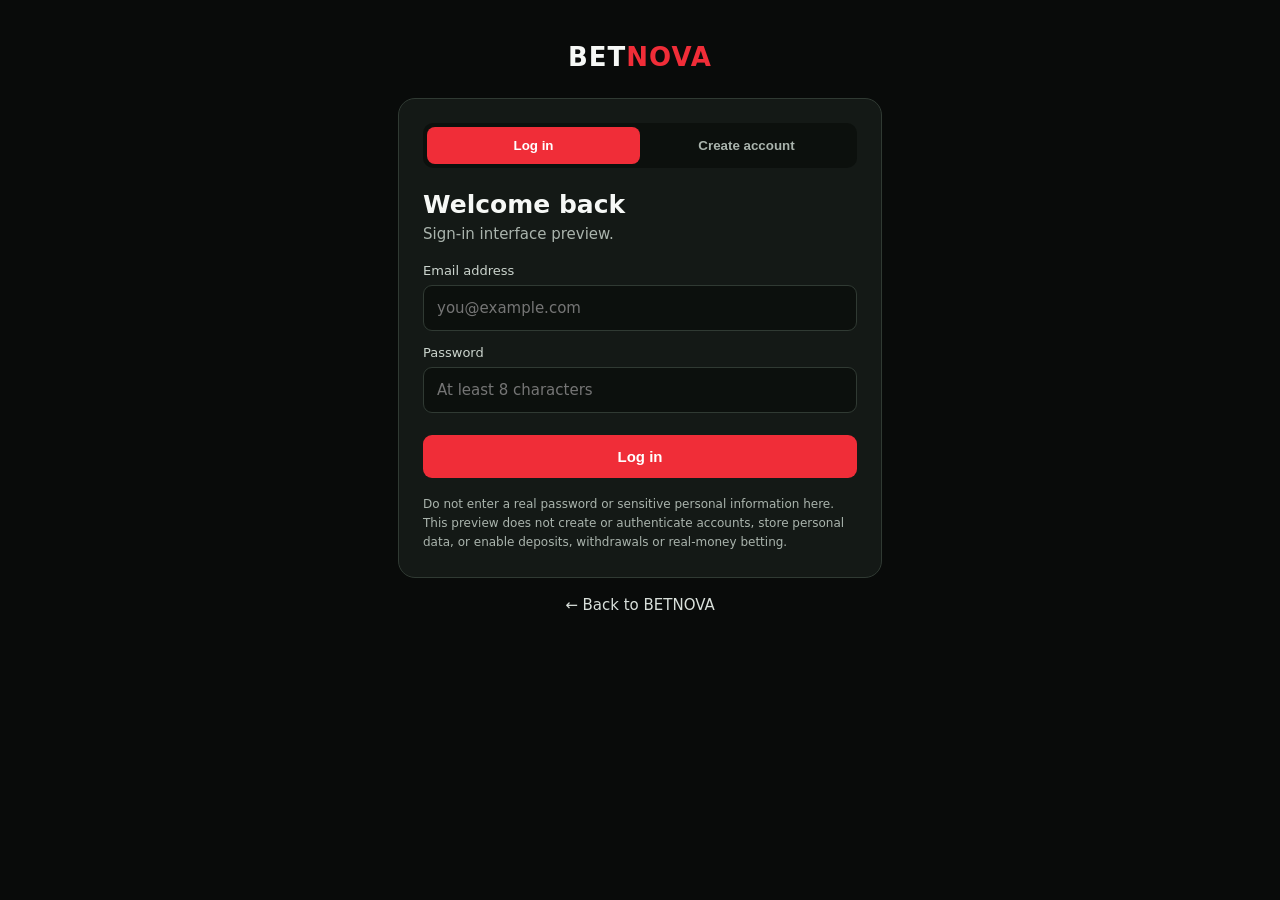
==== account.html @ 004bb9c7 "Add account interface preview" ====
<!doctype html>
<html lang="en"><head><meta charset="utf-8"><meta name="viewport" content="width=device-width,initial-scale=1"><meta name="theme-color" content="#090b0a"><title>Account | BETNOVA</title>
<style>
:root{--bg:#090b0a;--panel:#141916;--line:#303a33;--red:#f02d38;--green:#27d17f;--muted:#aab4ad}*{box-sizing:border-box}body{margin:0;background:var(--bg);color:#f6f8f6;font:15px system-ui,-apple-system,Segoe UI,sans-serif}.wrap{max-width:520px;margin:42px auto;padding:0 18px}.brand{font-size:26px;font-weight:900;text-align:center;margin-bottom:26px;letter-spacing:1px}.brand span{color:var(--red)}.panel{background:var(--panel);border:1px solid var(--line);border-radius:17px;padding:24px}.switch{display:flex;background:#0c100d;border-radius:10px;padding:4px;margin-bottom:22px}.switch button{flex:1;border:0;border-radius:8px;padding:11px;background:transparent;color:var(--muted);font-weight:800}.switch button.active{background:var(--red);color:white}h1{font-size:25px;margin:0 0 6px}p{color:var(--muted);margin:0 0 20px}.field{margin:14px 0}.field label{display:block;font-size:13px;color:#cbd4cd;margin-bottom:7px}.field input{width:100%;padding:13px;background:#0c100d;border:1px solid var(--line);border-radius:9px;color:white;font:inherit;outline:none}.field input:focus{border-color:var(--green)}.submit{width:100%;padding:13px;background:var(--red);border:0;border-radius:9px;color:white;font-weight:900;font-size:15px;margin-top:8px}.notice{font-size:12px;line-height:1.6;color:var(--muted);margin-top:17px}.status{display:none;padding:12px;border-radius:8px;background:#14251b;color:var(--green);margin-top:14px;font-size:13px}.back{display:block;text-align:center;color:#d9e0db;margin-top:18px;text-decoration:none}
</style></head><body><main class="wrap"><div class="brand">BET<span>NOVA</span></div><section class="panel"><div class="switch"><button id="loginTab" class="active" type="button">Log in</button><button id="registerTab" type="button">Create account</button></div><h1 id="heading">Welcome back</h1><p id="subheading">Sign-in interface preview.</p><form id="accountForm"><div class="field" id="nameField" hidden><label for="fullName">Full name</label><input id="fullName" autocomplete="name" placeholder="Your full name"></div><div class="field"><label for="email">Email address</label><input id="email" type="email" autocomplete="email" required placeholder="you@example.com"></div><div class="field" id="phoneField" hidden><label for="phone">Phone number</label><input id="phone" type="tel" autocomplete="tel" placeholder="+233"></div><div class="field"><label for="password">Password</label><input id="password" type="password" minlength="8" autocomplete="current-password" required placeholder="At least 8 characters"></div><button class="submit" id="submit" type="submit">Log in</button></form><div class="status" id="status">This account interface is a front-end preview only. Secure account services are not connected yet.</div><div class="notice">Do not enter a real password or sensitive personal information here. This preview does not create or authenticate accounts, store personal data, or enable deposits, withdrawals or real-money betting.</div></section><a class="back" href="index.html">← Back to BETNOVA</a></main><script>
let mode='login';const $=id=>document.getElementById(id);function setMode(next){mode=next;const reg=mode==='register';$('loginTab').classList.toggle('active',!reg);$('registerTab').classList.toggle('active',reg);$('heading').textContent=reg?'Create your account':'Welcome back';$('subheading').textContent=reg?'Registration interface preview.':'Sign-in interface preview.';$('nameField').hidden=!reg;$('phoneField').hidden=!reg;$('submit').textContent=reg?'Create account':'Log in';$('password').autocomplete=reg?'new-password':'current-password';$('status').style.display='none'}$('loginTab').onclick=()=>setMode('login');$('registerTab').onclick=()=>setMode('register');$('accountForm').onsubmit=e=>{e.preventDefault();$('status').style.display='block'};
</script></body></html>
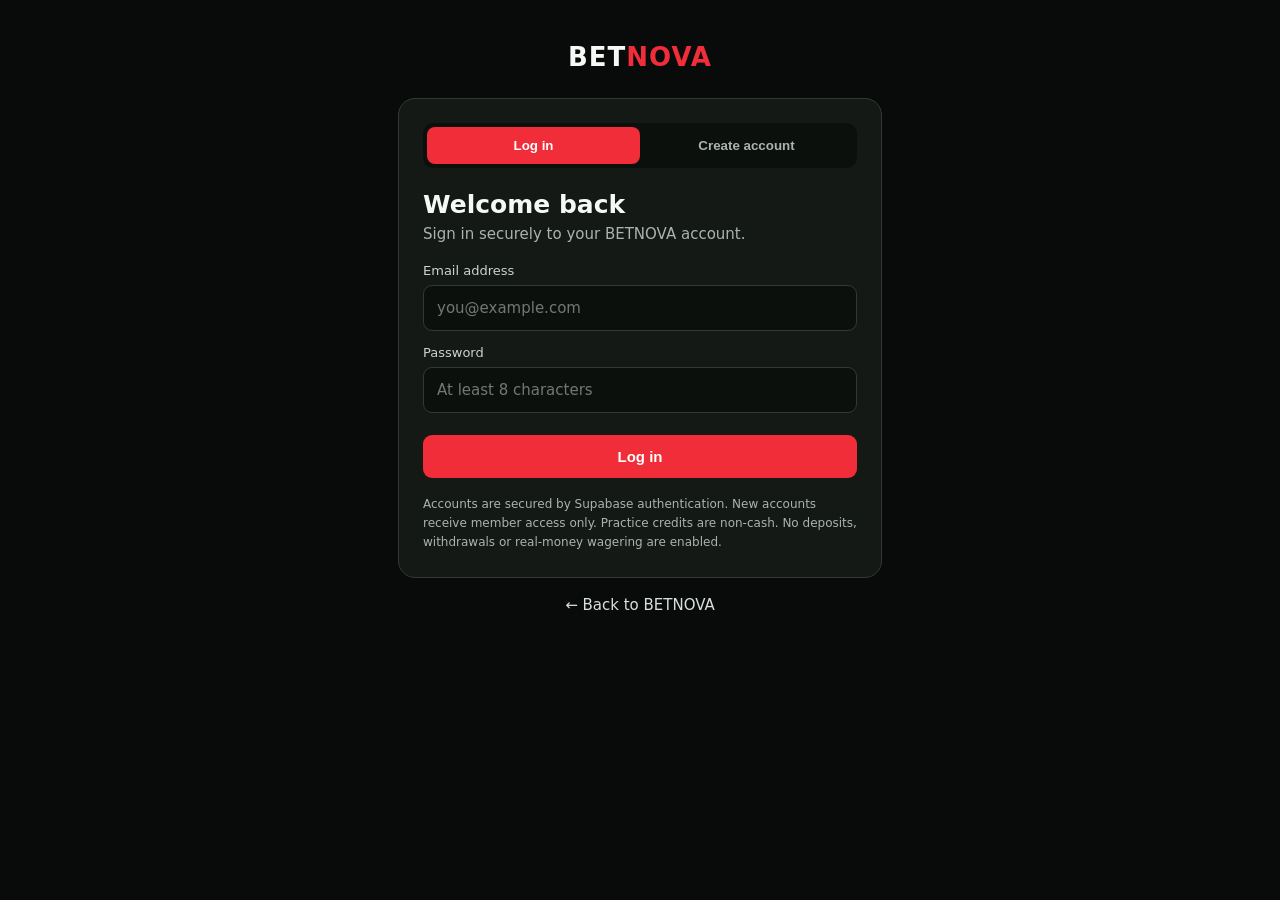
==== commit a0d0a1d0: "Enable secure BETNOVA member registration and sign-in" ====
--- a/account.html
+++ b/account.html
@@ -1,7 +1,28 @@
 <!doctype html>
 <html lang="en"><head><meta charset="utf-8"><meta name="viewport" content="width=device-width,initial-scale=1"><meta name="theme-color" content="#090b0a"><title>Account | BETNOVA</title>
 <style>
-:root{--bg:#090b0a;--panel:#141916;--line:#303a33;--red:#f02d38;--green:#27d17f;--muted:#aab4ad}*{box-sizing:border-box}body{margin:0;background:var(--bg);color:#f6f8f6;font:15px system-ui,-apple-system,Segoe UI,sans-serif}.wrap{max-width:520px;margin:42px auto;padding:0 18px}.brand{font-size:26px;font-weight:900;text-align:center;margin-bottom:26px;letter-spacing:1px}.brand span{color:var(--red)}.panel{background:var(--panel);border:1px solid var(--line);border-radius:17px;padding:24px}.switch{display:flex;background:#0c100d;border-radius:10px;padding:4px;margin-bottom:22px}.switch button{flex:1;border:0;border-radius:8px;padding:11px;background:transparent;color:var(--muted);font-weight:800}.switch button.active{background:var(--red);color:white}h1{font-size:25px;margin:0 0 6px}p{color:var(--muted);margin:0 0 20px}.field{margin:14px 0}.field label{display:block;font-size:13px;color:#cbd4cd;margin-bottom:7px}.field input{width:100%;padding:13px;background:#0c100d;border:1px solid var(--line);border-radius:9px;color:white;font:inherit;outline:none}.field input:focus{border-color:var(--green)}.submit{width:100%;padding:13px;background:var(--red);border:0;border-radius:9px;color:white;font-weight:900;font-size:15px;margin-top:8px}.notice{font-size:12px;line-height:1.6;color:var(--muted);margin-top:17px}.status{display:none;padding:12px;border-radius:8px;background:#14251b;color:var(--green);margin-top:14px;font-size:13px}.back{display:block;text-align:center;color:#d9e0db;margin-top:18px;text-decoration:none}
-</style></head><body><main class="wrap"><div class="brand">BET<span>NOVA</span></div><section class="panel"><div class="switch"><button id="loginTab" class="active" type="button">Log in</button><button id="registerTab" type="button">Create account</button></div><h1 id="heading">Welcome back</h1><p id="subheading">Sign-in interface preview.</p><form id="accountForm"><div class="field" id="nameField" hidden><label for="fullName">Full name</label><input id="fullName" autocomplete="name" placeholder="Your full name"></div><div class="field"><label for="email">Email address</label><input id="email" type="email" autocomplete="email" required placeholder="you@example.com"></div><div class="field" id="phoneField" hidden><label for="phone">Phone number</label><input id="phone" type="tel" autocomplete="tel" placeholder="+233"></div><div class="field"><label for="password">Password</label><input id="password" type="password" minlength="8" autocomplete="current-password" required placeholder="At least 8 characters"></div><button class="submit" id="submit" type="submit">Log in</button></form><div class="status" id="status">This account interface is a front-end preview only. Secure account services are not connected yet.</div><div class="notice">Do not enter a real password or sensitive personal information here. This preview does not create or authenticate accounts, store personal data, or enable deposits, withdrawals or real-money betting.</div></section><a class="back" href="index.html">← Back to BETNOVA</a></main><script>
-let mode='login';const $=id=>document.getElementById(id);function setMode(next){mode=next;const reg=mode==='register';$('loginTab').classList.toggle('active',!reg);$('registerTab').classList.toggle('active',reg);$('heading').textContent=reg?'Create your account':'Welcome back';$('subheading').textContent=reg?'Registration interface preview.':'Sign-in interface preview.';$('nameField').hidden=!reg;$('phoneField').hidden=!reg;$('submit').textContent=reg?'Create account':'Log in';$('password').autocomplete=reg?'new-password':'current-password';$('status').style.display='none'}$('loginTab').onclick=()=>setMode('login');$('registerTab').onclick=()=>setMode('register');$('accountForm').onsubmit=e=>{e.preventDefault();$('status').style.display='block'};
+:root{--bg:#090b0a;--panel:#141916;--line:#303a33;--red:#f02d38;--green:#27d17f;--muted:#aab4ad}*{box-sizing:border-box}body{margin:0;background:var(--bg);color:#f6f8f6;font:15px system-ui,-apple-system,Segoe UI,sans-serif}.wrap{max-width:520px;margin:42px auto;padding:0 18px}.brand{font-size:26px;font-weight:900;text-align:center;margin-bottom:26px;letter-spacing:1px}.brand span{color:var(--red)}.panel{background:var(--panel);border:1px solid var(--line);border-radius:17px;padding:24px}.switch{display:flex;background:#0c100d;border-radius:10px;padding:4px;margin-bottom:22px}.switch button{flex:1;border:0;border-radius:8px;padding:11px;background:transparent;color:var(--muted);font-weight:800}.switch button.active{background:var(--red);color:white}h1{font-size:25px;margin:0 0 6px}p{color:var(--muted);margin:0 0 20px}.field{margin:14px 0}.field label{display:block;font-size:13px;color:#cbd4cd;margin-bottom:7px}.field input{width:100%;padding:13px;background:#0c100d;border:1px solid var(--line);border-radius:9px;color:white;font:inherit;outline:none}.field input:focus{border-color:var(--green)}.submit{width:100%;padding:13px;background:var(--red);border:0;border-radius:9px;color:white;font-weight:900;font-size:15px;margin-top:8px;cursor:pointer}.notice{font-size:12px;line-height:1.6;color:var(--muted);margin-top:17px}.status{display:none;padding:12px;border-radius:8px;background:#14251b;color:var(--green);margin-top:14px;font-size:13px;overflow-wrap:anywhere}.status.error{background:#2a1719;color:#ff9ba1}.back{display:block;text-align:center;color:#d9e0db;margin-top:18px;text-decoration:none}
+</style></head><body><main class="wrap"><div class="brand">BET<span>NOVA</span></div><section class="panel"><div class="switch"><button id="loginTab" class="active" type="button">Log in</button><button id="registerTab" type="button">Create account</button></div><h1 id="heading">Welcome back</h1><p id="subheading">Sign in securely to your BETNOVA account.</p><form id="accountForm"><div class="field" id="nameField" hidden><label for="fullName">Full name</label><input id="fullName" autocomplete="name" maxlength="80" placeholder="Your full name"></div><div class="field" id="phoneField" hidden><label for="phone">Phone number</label><input id="phone" type="tel" autocomplete="tel" placeholder="+233"></div><div class="field"><label for="email">Email address</label><input id="email" type="email" autocomplete="email" required placeholder="you@example.com"></div><div class="field"><label for="password">Password</label><input id="password" type="password" minlength="8" autocomplete="current-password" required placeholder="At least 8 characters"></div><button class="submit" id="submit" type="submit">Log in</button></form><div class="status" id="status" role="status" aria-live="polite"></div><div class="notice">Accounts are secured by Supabase authentication. New accounts receive member access only. Practice credits are non-cash. No deposits, withdrawals or real-money wagering are enabled.</div></section><a class="back" href="index.html">← Back to BETNOVA</a></main>
+<script type="module">
+import { supabase } from './supabase-client.js';
+let mode='login';const $=id=>document.getElementById(id);
+function setMode(next){mode=next;const reg=mode==='register';$('loginTab').classList.toggle('active',!reg);$('registerTab').classList.toggle('active',reg);$('heading').textContent=reg?'Create your account':'Welcome back';$('subheading').textContent=reg?'Register for a BETNOVA member account.':'Sign in securely to your BETNOVA account.';$('nameField').hidden=!reg;$('phoneField').hidden=!reg;$('fullName').required=reg;$('submit').textContent=reg?'Create account':'Log in';$('password').autocomplete=reg?'new-password':'current-password';$('status').style.display='none';$('status').classList.remove('error')}
+$('loginTab').onclick=()=>setMode('login');$('registerTab').onclick=()=>setMode('register');
+const params=new URLSearchParams(location.search);if(params.get('mode')==='register')setMode('register');
+$('accountForm').onsubmit=async e=>{e.preventDefault();const button=$('submit');button.disabled=true;button.textContent='Please wait…';const email=$('email').value.trim();const password=$('password').value;let result;
+try{
+ if(mode==='register'){
+  result=await supabase.auth.signUp({email,password,options:{data:{full_name:$('fullName').value.trim(),phone:$('phone').value.trim()}}});
+  if(result.error)throw result.error;
+  $('status').textContent=result.data.session?'Account created. You are signed in.':'Account created. Check your email to confirm your address, then log in.';
+ }else{
+  result=await supabase.auth.signInWithPassword({email,password});
+  if(result.error)throw result.error;
+  $('status').textContent='Signed in successfully. Opening your account…';
+  setTimeout(()=>location.href='dashboard.html',700);
+ }
+ $('status').classList.remove('error');$('status').style.display='block';
+}catch(err){$('status').textContent=err.message||'Unable to complete account request.';$('status').classList.add('error');$('status').style.display='block'}
+finally{button.disabled=false;button.textContent=mode==='register'?'Create account':'Log in'}
+};
 </script></body></html>
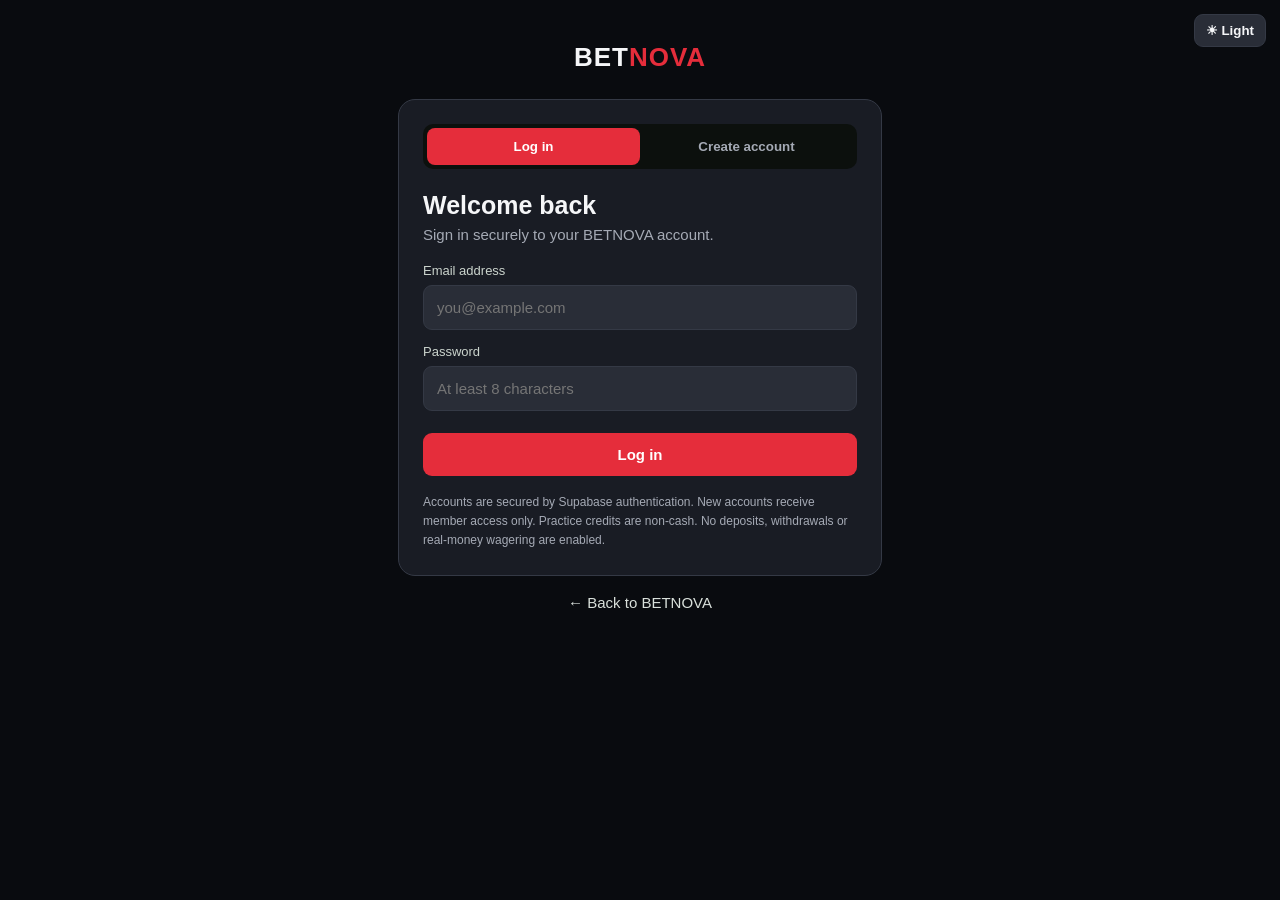
==== commit 6ced3317: "Apply shared BETNOVA theme switch and visual system" ====
--- a/account.html
+++ b/account.html
@@ -2,7 +2,8 @@
 <html lang="en"><head><meta charset="utf-8"><meta name="viewport" content="width=device-width,initial-scale=1"><meta name="theme-color" content="#090b0a"><title>Account | BETNOVA</title>
 <style>
 :root{--bg:#090b0a;--panel:#141916;--line:#303a33;--red:#f02d38;--green:#27d17f;--muted:#aab4ad}*{box-sizing:border-box}body{margin:0;background:var(--bg);color:#f6f8f6;font:15px system-ui,-apple-system,Segoe UI,sans-serif}.wrap{max-width:520px;margin:42px auto;padding:0 18px}.brand{font-size:26px;font-weight:900;text-align:center;margin-bottom:26px;letter-spacing:1px}.brand span{color:var(--red)}.panel{background:var(--panel);border:1px solid var(--line);border-radius:17px;padding:24px}.switch{display:flex;background:#0c100d;border-radius:10px;padding:4px;margin-bottom:22px}.switch button{flex:1;border:0;border-radius:8px;padding:11px;background:transparent;color:var(--muted);font-weight:800}.switch button.active{background:var(--red);color:white}h1{font-size:25px;margin:0 0 6px}p{color:var(--muted);margin:0 0 20px}.field{margin:14px 0}.field label{display:block;font-size:13px;color:#cbd4cd;margin-bottom:7px}.field input{width:100%;padding:13px;background:#0c100d;border:1px solid var(--line);border-radius:9px;color:white;font:inherit;outline:none}.field input:focus{border-color:var(--green)}.submit{width:100%;padding:13px;background:var(--red);border:0;border-radius:9px;color:white;font-weight:900;font-size:15px;margin-top:8px;cursor:pointer}.notice{font-size:12px;line-height:1.6;color:var(--muted);margin-top:17px}.status{display:none;padding:12px;border-radius:8px;background:#14251b;color:var(--green);margin-top:14px;font-size:13px;overflow-wrap:anywhere}.status.error{background:#2a1719;color:#ff9ba1}.back{display:block;text-align:center;color:#d9e0db;margin-top:18px;text-decoration:none}
-</style></head><body><main class="wrap"><div class="brand">BET<span>NOVA</span></div><section class="panel"><div class="switch"><button id="loginTab" class="active" type="button">Log in</button><button id="registerTab" type="button">Create account</button></div><h1 id="heading">Welcome back</h1><p id="subheading">Sign in securely to your BETNOVA account.</p><form id="accountForm"><div class="field" id="nameField" hidden><label for="fullName">Full name</label><input id="fullName" autocomplete="name" maxlength="80" placeholder="Your full name"></div><div class="field" id="phoneField" hidden><label for="phone">Phone number</label><input id="phone" type="tel" autocomplete="tel" placeholder="+233"></div><div class="field"><label for="email">Email address</label><input id="email" type="email" autocomplete="email" required placeholder="you@example.com"></div><div class="field"><label for="password">Password</label><input id="password" type="password" minlength="8" autocomplete="current-password" required placeholder="At least 8 characters"></div><button class="submit" id="submit" type="submit">Log in</button></form><div class="status" id="status" role="status" aria-live="polite"></div><div class="notice">Accounts are secured by Supabase authentication. New accounts receive member access only. Practice credits are non-cash. No deposits, withdrawals or real-money wagering are enabled.</div></section><a class="back" href="index.html">← Back to BETNOVA</a></main>
+</style><link rel="stylesheet" href="theme.css">
+</head><body><main class="wrap"><div class="brand">BET<span>NOVA</span></div><section class="panel"><div class="switch"><button id="loginTab" class="active" type="button">Log in</button><button id="registerTab" type="button">Create account</button></div><h1 id="heading">Welcome back</h1><p id="subheading">Sign in securely to your BETNOVA account.</p><form id="accountForm"><div class="field" id="nameField" hidden><label for="fullName">Full name</label><input id="fullName" autocomplete="name" maxlength="80" placeholder="Your full name"></div><div class="field" id="phoneField" hidden><label for="phone">Phone number</label><input id="phone" type="tel" autocomplete="tel" placeholder="+233"></div><div class="field"><label for="email">Email address</label><input id="email" type="email" autocomplete="email" required placeholder="you@example.com"></div><div class="field"><label for="password">Password</label><input id="password" type="password" minlength="8" autocomplete="current-password" required placeholder="At least 8 characters"></div><button class="submit" id="submit" type="submit">Log in</button></form><div class="status" id="status" role="status" aria-live="polite"></div><div class="notice">Accounts are secured by Supabase authentication. New accounts receive member access only. Practice credits are non-cash. No deposits, withdrawals or real-money wagering are enabled.</div></section><a class="back" href="index.html">← Back to BETNOVA</a></main>
 <script type="module">
 import { supabase } from './supabase-client.js';
 let mode='login';const $=id=>document.getElementById(id);
@@ -25,4 +26,5 @@
 }catch(err){$('status').textContent=err.message||'Unable to complete account request.';$('status').classList.add('error');$('status').style.display='block'}
 finally{button.disabled=false;button.textContent=mode==='register'?'Create account':'Log in'}
 };
-</script></body></html>+</script><script src="theme.js"></script>
+</body></html>
--- a/theme.css
+++ b/theme.css
@@ -0,0 +1,15 @@
+:root{color-scheme:dark;--bg:#090b0f;--panel:#191c24;--panel2:#292d37;--line:#343945;--red:#e52d3b;--green:#55c98b;--muted:#a5aab5;--ink:#f5f6f8}
+html[data-theme="light"]{color-scheme:light;--bg:#f1f2f5;--panel:#ffffff;--panel2:#e8eaf0;--line:#d8dbe3;--red:#d92736;--green:#168a58;--muted:#697080;--ink:#171a22}
+body{background:var(--bg)!important;color:var(--ink)!important;font-family:Inter,-apple-system,BlinkMacSystemFont,"Segoe UI",Roboto,Arial,sans-serif!important}
+header,.top{background:var(--panel)!important;color:var(--ink)!important;border-color:var(--line)!important}
+a{color:var(--ink)}.btn,.action button,.odd,.item,.card,.match,.panel,.slip,.hero-side,.transaction,.action{color:var(--ink)}
+input,select,textarea{background:var(--panel2)!important;color:var(--ink)!important;border-color:var(--line)!important}
+.theme-toggle{border:1px solid var(--line);background:var(--panel2);color:var(--ink);border-radius:9px;padding:8px 11px;font-weight:800;cursor:pointer;white-space:nowrap}
+.theme-toggle:focus-visible,.btn:focus-visible,a:focus-visible,button:focus-visible{outline:2px solid var(--green);outline-offset:3px}
+html[data-theme="light"] .hero-main{background:linear-gradient(135deg,#fff,#f4e9eb)!important}
+html[data-theme="light"] .odd{background:#eef0f4!important;border-color:#d8dbe3!important;color:#171a22!important}
+html[data-theme="light"] .odd.selected{background:#dff4e8!important;border-color:var(--green)!important}
+html[data-theme="light"] .summary,html[data-theme="light"] .field input{background:#f7f8fa!important;color:#171a22!important}
+html[data-theme="light"] .balance{background:linear-gradient(135deg,#e5f4eb,#fff)!important}
+html[data-theme="light"] .notice{background:#fff7e9!important;color:#76521d!important}
+@media(max-width:700px){.theme-toggle{padding:7px 9px;font-size:12px}}
